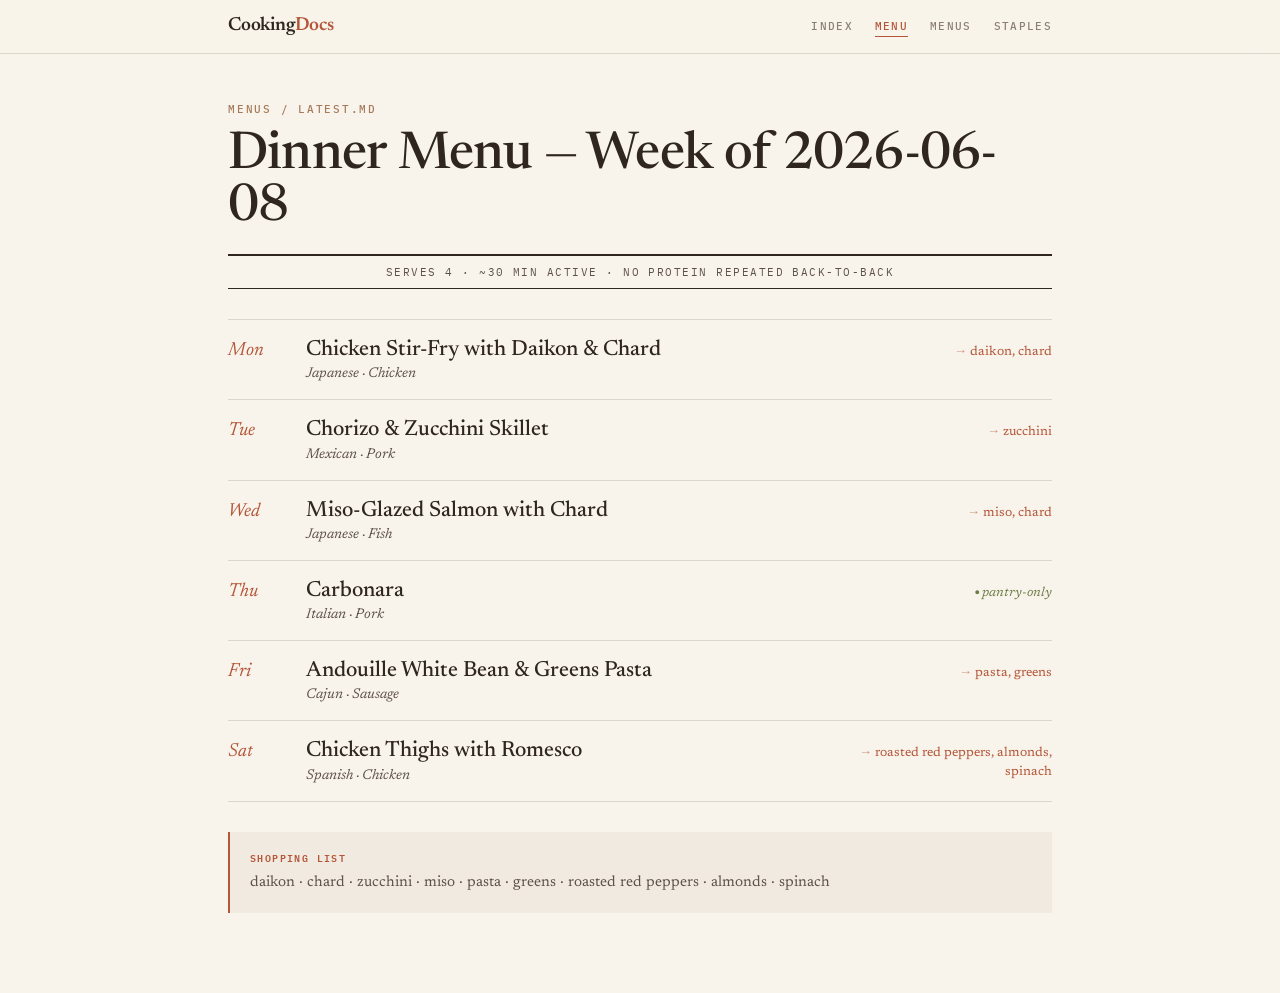
==== docs/menu.html @ 9d09ce57 "Init commit" ====
<!DOCTYPE html>
<html lang="en">
<head>
<meta charset="UTF-8" />
<meta name="viewport" content="width=device-width, initial-scale=1" />
<title>Menu · CookingDocs</title>
<link rel="preconnect" href="https://fonts.googleapis.com" />
<link rel="preconnect" href="https://fonts.gstatic.com" crossorigin />
<link href="https://fonts.googleapis.com/css2?family=Newsreader:ital,opsz,wght@0,6..72,400;0,6..72,500;0,6..72,600;1,6..72,400&family=IBM+Plex+Mono:wght@400;500;600&display=swap" rel="stylesheet" />
<link rel="stylesheet" href="broadsheet.css" />
</head>
<body>
<nav class="nav"></nav>
<main id="doc" class="page"><div class="status">Loading…</div></main>
<script src="viewer.js"></script>
<script>
  CD.nav('menu');
  var file = CD.getParam('file');           // e.g. menus/menu_2026-06-08.md
  CD.loadMenu(file ? ('../' + file) : '../menus/latest.md');
</script>
</body>
</html>
---- docs/broadsheet.css ----
/* broadsheet.css — editorial render layer for CookingDocs.
   Earthy, print-inspired. Paper background, warm ink, terracotta = shop. */
:root {
  --paper:   oklch(0.967 0.012 84);
  --paper-2: oklch(0.940 0.016 80);
  --ink:     oklch(0.275 0.018 58);
  --ink-2:   oklch(0.445 0.020 56);
  --ink-3:   oklch(0.605 0.018 60);
  --line:    oklch(0.875 0.014 76);
  --line-2:  oklch(0.815 0.018 72);
  --terra:   oklch(0.565 0.130 38);
  --olive:   oklch(0.560 0.080 122);
  --clay:    oklch(0.615 0.072 56);
  --serif: "Newsreader", Georgia, "Times New Roman", serif;
  --mono:  "IBM Plex Mono", ui-monospace, "SFMono-Regular", monospace;
}
* { box-sizing: border-box; }
html { min-height: 100%; background: var(--paper); }
html, body { margin: 0; }
body {
  min-height: 100vh;
  background: var(--paper);
  color: var(--ink);
  font-family: var(--serif);
  -webkit-font-smoothing: antialiased;
  text-rendering: optimizeLegibility;
}

/* ── top nav ── */
.nav {
  position: sticky; top: 0; z-index: 10;
  background: color-mix(in oklch, var(--paper) 86%, transparent);
  backdrop-filter: blur(10px);
  border-bottom: 1px solid var(--line);
}
.nav-inner {
  max-width: 880px; margin: 0 auto; padding: 16px 28px;
  display: flex; align-items: baseline; gap: 22px;
}
.nav-brand {
  font-family: var(--serif); font-weight: 600; font-size: 19px;
  letter-spacing: -0.01em; color: var(--ink); text-decoration: none; margin-right: auto;
}
.nav-brand span { color: var(--terra); }
.nav a.link {
  font-family: var(--mono); font-size: 11px; font-weight: 500;
  letter-spacing: 0.12em; text-transform: uppercase; text-decoration: none;
  color: var(--ink-3); padding-bottom: 3px; border-bottom: 1.5px solid transparent;
  transition: color .15s, border-color .15s;
}
.nav a.link:hover { color: var(--ink); }
.nav a.link.active { color: var(--terra); border-color: var(--terra); }

/* ── page shell ── */
.page { max-width: 880px; margin: 0 auto; padding: 48px 28px 80px; }
.doc-eyebrow {
  font-family: var(--mono); font-size: 11px; font-weight: 500;
  letter-spacing: 0.16em; text-transform: uppercase; color: var(--clay); margin-bottom: 14px;
}
.doc-title {
  font-family: var(--serif); font-weight: 500; font-size: clamp(34px, 6vw, 52px);
  line-height: 1.0; letter-spacing: -0.015em; margin: 0;
}
.doc-rule {
  border-top: 2px solid var(--ink); border-bottom: 1px solid var(--ink);
  padding: 8px 0; margin: 20px 0 30px; text-align: center;
}
.doc-rule span {
  font-family: var(--mono); font-size: 10.5px; letter-spacing: 0.14em;
  text-transform: uppercase; color: var(--ink-2);
}

/* ── shared markers ── */
.shop { color: var(--terra); }
.shop::before { content: "→ "; opacity: 0.6; font-weight: 600; }
.pantry { color: var(--olive); font-style: italic; white-space: nowrap; }
.pantry::before { content: "● "; font-style: normal; font-size: 0.7em; vertical-align: 0.12em; }

/* ── Index · two-column broadsheet ── */
.cols { columns: 2; column-gap: 44px; column-rule: 1px solid var(--line); }
@media (max-width: 620px) { .cols { columns: 1; } }
.bentry { break-inside: avoid; padding-bottom: 16px; margin-bottom: 16px; border-bottom: 1px solid var(--line); }
.bt { font-family: var(--serif); font-size: 19px; font-weight: 600; line-height: 1.15; color: var(--ink); margin: 0 0 5px; text-wrap: balance; }
.bmeta { font-family: var(--serif); font-style: italic; font-size: 14px; color: var(--ink-2); margin-bottom: 6px; }
.bshop { font-size: 13.5px; line-height: 1.45; }

/* ── Menu · timeline ── */
.timeline { border-top: 1px solid var(--line); }
.tl-row { display: flex; align-items: baseline; gap: 22px; padding: 18px 0; border-bottom: 1px solid var(--line); }
.tl-day { font-family: var(--serif); font-style: italic; font-size: 19px; color: var(--terra); width: 56px; flex: 0 0 56px; }
.tl-body { flex: 1; min-width: 0; }
.tl-dish { font-family: var(--serif); font-size: 22px; font-weight: 500; color: var(--ink); line-height: 1.15; margin-bottom: 4px; text-wrap: balance; }
.tl-meta { font-family: var(--serif); font-style: italic; font-size: 14px; color: var(--ink-2); }
.tl-shop { flex: 0 0 auto; max-width: 220px; text-align: right; font-size: 13px; line-height: 1.4; }
@media (max-width: 620px) {
  .tl-row { flex-wrap: wrap; gap: 4px 22px; }
  .tl-shop { text-align: left; max-width: none; flex-basis: 100%; padding-left: 78px; }
}
.shoproll {
  margin-top: 30px; padding: 18px 20px; background: var(--paper-2);
  border-left: 2px solid var(--terra); font-size: 15px; color: var(--ink-2); line-height: 1.55;
}
.shoproll-h {
  display: block; font-family: var(--mono); font-size: 10px; font-weight: 600;
  letter-spacing: 0.14em; text-transform: uppercase; color: var(--terra); margin-bottom: 6px;
}

/* ── Staples · entries with tag chips ── */
.staples { columns: 2; column-gap: 44px; column-rule: 1px solid var(--line); }
@media (max-width: 620px) { .staples { columns: 1; } }
.st-entry { break-inside: avoid; padding-bottom: 16px; margin-bottom: 16px; border-bottom: 1px solid var(--line); }
.st-name { font-family: var(--serif); font-size: 19px; font-weight: 600; line-height: 1.15; margin: 0 0 7px; text-wrap: balance; }
.st-tags { display: flex; gap: 6px; flex-wrap: wrap; margin-bottom: 8px; }
.chip {
  font-family: var(--mono); font-size: 10px; font-weight: 500; letter-spacing: 0.03em;
  color: var(--ink-2); background: var(--paper-2); padding: 3px 8px; border-radius: 2px;
}
.st-note { font-family: var(--serif); font-size: 14px; font-style: italic; color: var(--ink-2); line-height: 1.45; }

/* ── Menus archive ── */
.archive { border-top: 1px solid var(--line); }
.arch-row {
  display: flex; align-items: baseline; gap: 18px; padding: 18px 4px;
  border-bottom: 1px solid var(--line); text-decoration: none; color: inherit; transition: background .12s;
}
.arch-row:hover { background: var(--paper-2); }
.arch-label { font-family: var(--serif); font-size: 21px; font-weight: 500; color: var(--ink); white-space: nowrap; }
.arch-file { font-family: var(--mono); font-size: 11px; color: var(--ink-3); margin-left: auto; flex: 0 0 auto; }
.arch-go { font-family: var(--mono); font-size: 11px; color: var(--terra); flex: 0 0 auto; }

/* ── status / error ── */
.status { font-family: var(--mono); font-size: 13px; color: var(--ink-3); padding: 40px 0; }
.status.err { color: var(--terra); white-space: pre-wrap; line-height: 1.6; }
.status code { background: var(--paper-2); padding: 1px 5px; border-radius: 2px; }
.doc-rule code { font-family: var(--mono); font-size: 0.85em; background: var(--paper-2); padding: 1px 5px; border-radius: 2px; text-transform: none; letter-spacing: 0; }
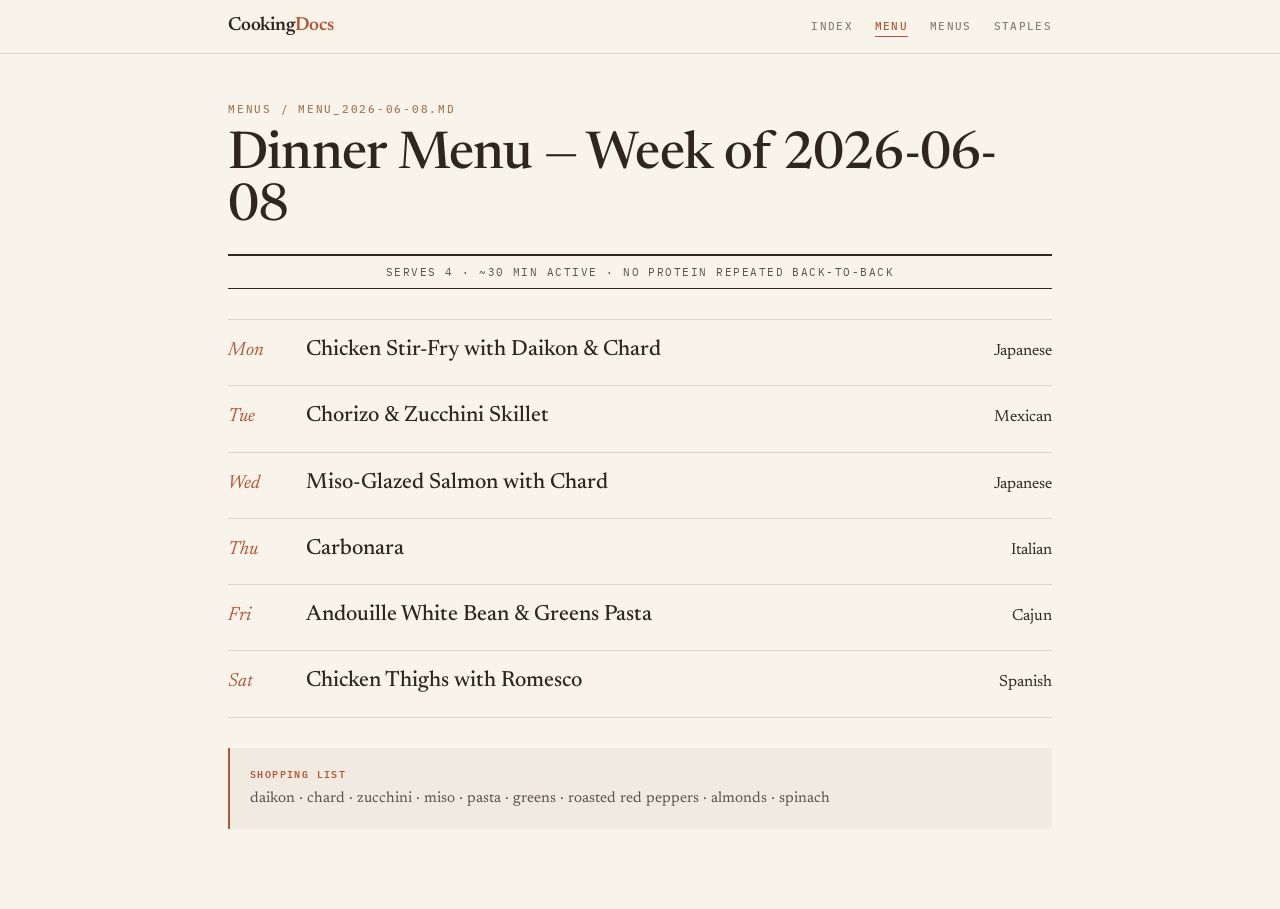
==== commit 155e8192: "Menu skill update" ====
--- a/docs/menu.html
+++ b/docs/menu.html
@@ -16,7 +16,7 @@
 <script>
   CD.nav('menu');
   var file = CD.getParam('file');           // e.g. menus/menu_2026-06-08.md
-  CD.loadMenu(file ? ('../' + file) : '../menus/latest.md');
+  if (file) { CD.loadMenu('../' + file); } else { CD.loadLatestMenu('../menus/index.md'); }
 </script>
 </body>
 </html>
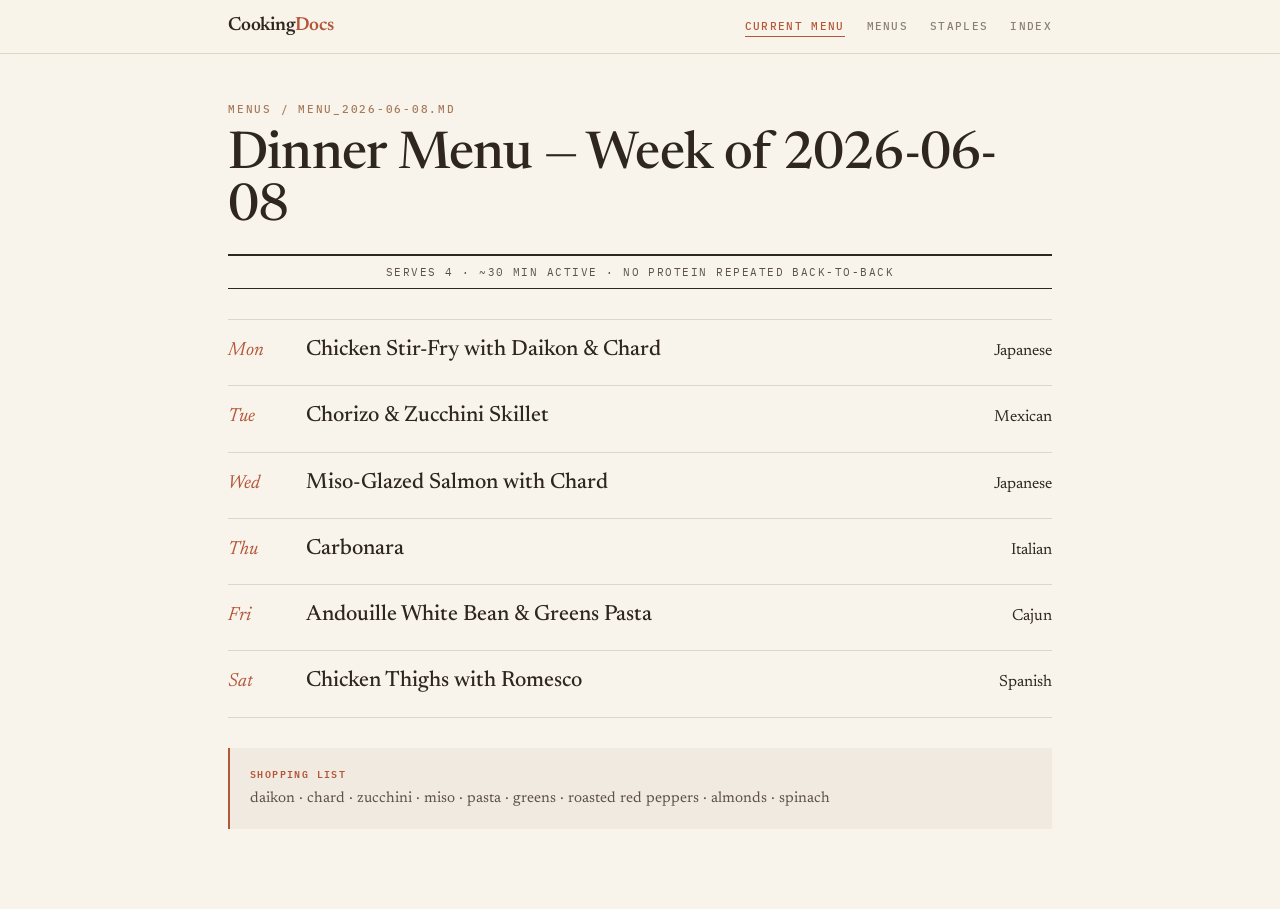
==== commit 40523467: "Fix nav order, rename Menu → Current Menu, add web-layer skill Co-Authored-By: Claude Sonnet 4.6 <no" ====
--- a/docs/menu.html
+++ b/docs/menu.html
@@ -3,7 +3,7 @@
 <head>
 <meta charset="UTF-8" />
 <meta name="viewport" content="width=device-width, initial-scale=1" />
-<title>Menu · CookingDocs</title>
+<title>Current Menu · CookingDocs</title>
 <link rel="preconnect" href="https://fonts.googleapis.com" />
 <link rel="preconnect" href="https://fonts.gstatic.com" crossorigin />
 <link href="https://fonts.googleapis.com/css2?family=Newsreader:ital,opsz,wght@0,6..72,400;0,6..72,500;0,6..72,600;1,6..72,400&family=IBM+Plex+Mono:wght@400;500;600&display=swap" rel="stylesheet" />
